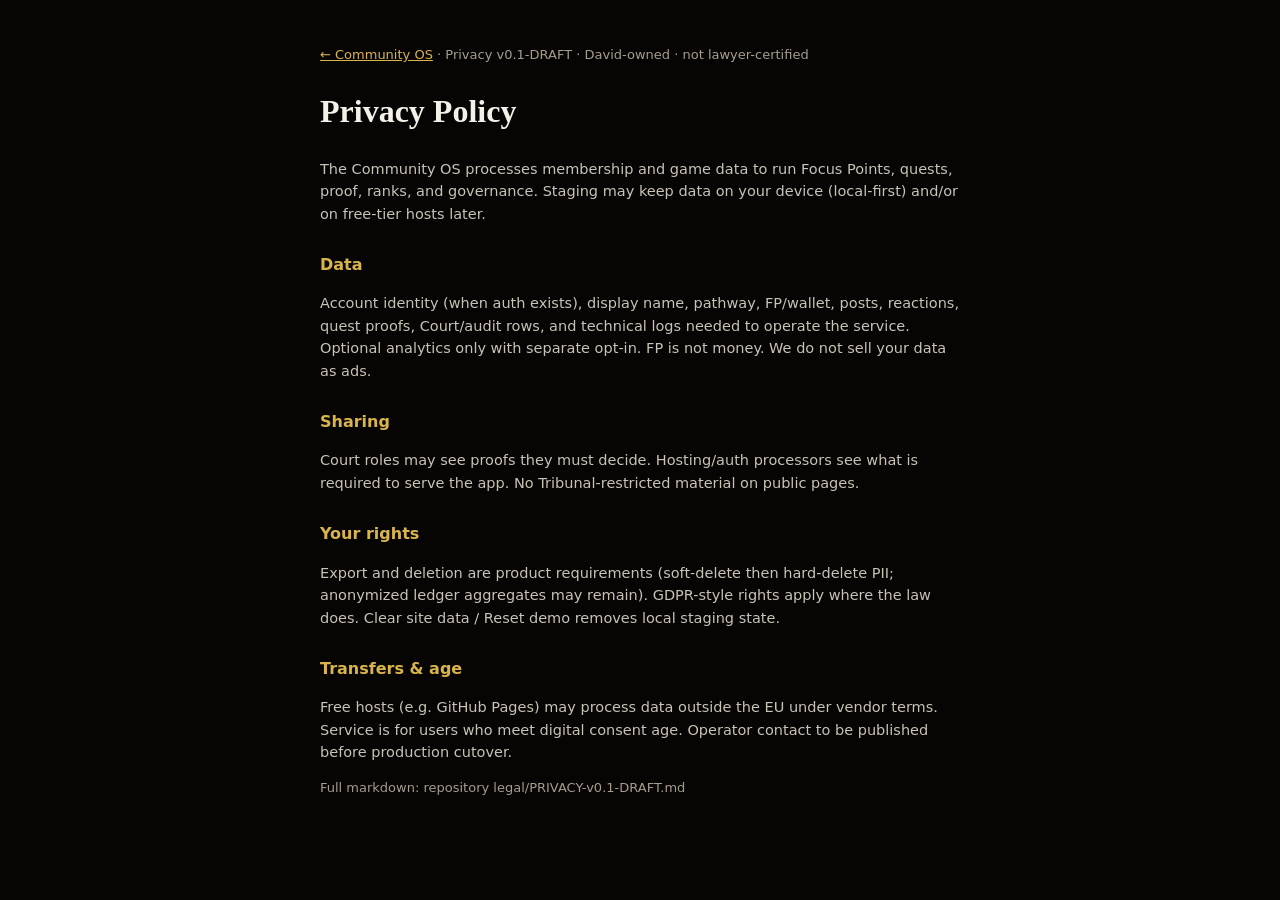
==== legal/privacy.html @ 16c80f9e "Pass 3b: Scholar + rejection audit live bundle" ====
<!doctype html>
<html lang="en">
<head>
  <meta charset="utf-8" />
  <meta name="viewport" content="width=device-width, initial-scale=1" />
  <title>Privacy — The Community OS</title>
  <style>
    body { margin: 0; font-family: system-ui, sans-serif; background: #060504; color: #F5F1E8; line-height: 1.55; }
    main { max-width: 640px; margin: 0 auto; padding: 32px 20px 64px; }
    a { color: #D9B44A; }
    h1 { font-family: Georgia, serif; font-weight: 600; }
    .meta { color: #A69C8E; font-size: 13px; }
    h2 { font-size: 16px; margin-top: 28px; color: #D9B44A; }
    p, li { color: #C9C2B6; font-size: 14.5px; }
  </style>
</head>
<body>
<main>
  <p class="meta"><a href="../">← Community OS</a> · Privacy v0.1-DRAFT · David-owned · not lawyer-certified</p>
  <h1>Privacy Policy</h1>
  <p>The Community OS processes membership and game data to run Focus Points, quests, proof, ranks, and governance. Staging may keep data on your device (local-first) and/or on free-tier hosts later.</p>
  <h2>Data</h2>
  <p>Account identity (when auth exists), display name, pathway, FP/wallet, posts, reactions, quest proofs, Court/audit rows, and technical logs needed to operate the service. Optional analytics only with separate opt-in. FP is not money. We do not sell your data as ads.</p>
  <h2>Sharing</h2>
  <p>Court roles may see proofs they must decide. Hosting/auth processors see what is required to serve the app. No Tribunal-restricted material on public pages.</p>
  <h2>Your rights</h2>
  <p>Export and deletion are product requirements (soft-delete then hard-delete PII; anonymized ledger aggregates may remain). GDPR-style rights apply where the law does. Clear site data / Reset demo removes local staging state.</p>
  <h2>Transfers & age</h2>
  <p>Free hosts (e.g. GitHub Pages) may process data outside the EU under vendor terms. Service is for users who meet digital consent age. Operator contact to be published before production cutover.</p>
  <p class="meta">Full markdown: repository legal/PRIVACY-v0.1-DRAFT.md</p>
</main>
</body>
</html>
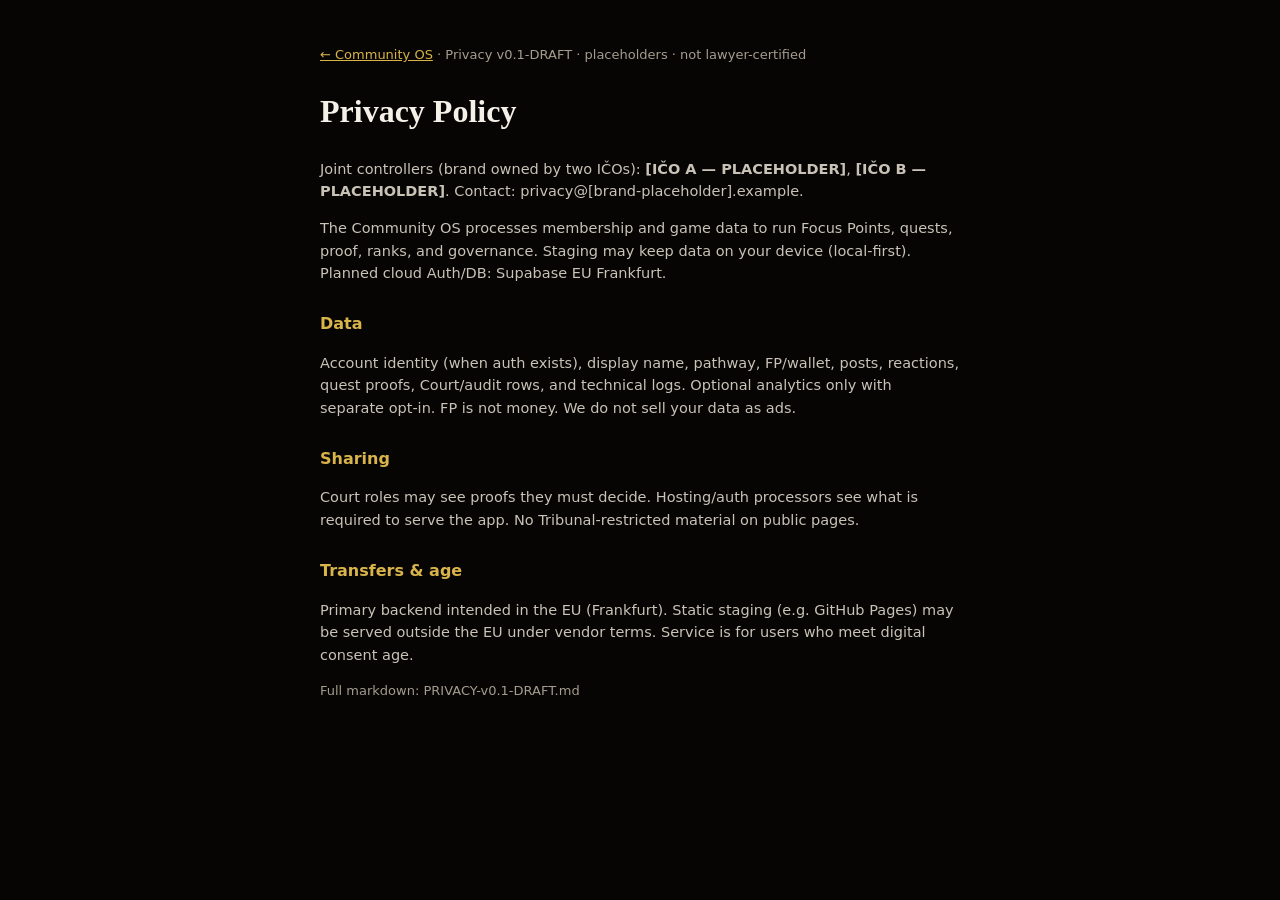
==== commit bb223df8: "Lock Supabase EU, 50/50 quest escrow, multiplayer Court wait. Co-authored-by: Cursor <cursoragent@cu" ====
--- a/legal/privacy.html
+++ b/legal/privacy.html
@@ -16,18 +16,17 @@
 </head>
 <body>
 <main>
-  <p class="meta"><a href="../">← Community OS</a> · Privacy v0.1-DRAFT · David-owned · not lawyer-certified</p>
+  <p class="meta"><a href="../">← Community OS</a> · Privacy v0.1-DRAFT · placeholders · not lawyer-certified</p>
   <h1>Privacy Policy</h1>
-  <p>The Community OS processes membership and game data to run Focus Points, quests, proof, ranks, and governance. Staging may keep data on your device (local-first) and/or on free-tier hosts later.</p>
+  <p>Joint controllers (brand owned by two IČOs): <strong>[IČO A — PLACEHOLDER]</strong>, <strong>[IČO B — PLACEHOLDER]</strong>. Contact: privacy@[brand-placeholder].example.</p>
+  <p>The Community OS processes membership and game data to run Focus Points, quests, proof, ranks, and governance. Staging may keep data on your device (local-first). Planned cloud Auth/DB: Supabase EU Frankfurt.</p>
   <h2>Data</h2>
-  <p>Account identity (when auth exists), display name, pathway, FP/wallet, posts, reactions, quest proofs, Court/audit rows, and technical logs needed to operate the service. Optional analytics only with separate opt-in. FP is not money. We do not sell your data as ads.</p>
+  <p>Account identity (when auth exists), display name, pathway, FP/wallet, posts, reactions, quest proofs, Court/audit rows, and technical logs. Optional analytics only with separate opt-in. FP is not money. We do not sell your data as ads.</p>
   <h2>Sharing</h2>
   <p>Court roles may see proofs they must decide. Hosting/auth processors see what is required to serve the app. No Tribunal-restricted material on public pages.</p>
-  <h2>Your rights</h2>
-  <p>Export and deletion are product requirements (soft-delete then hard-delete PII; anonymized ledger aggregates may remain). GDPR-style rights apply where the law does. Clear site data / Reset demo removes local staging state.</p>
   <h2>Transfers & age</h2>
-  <p>Free hosts (e.g. GitHub Pages) may process data outside the EU under vendor terms. Service is for users who meet digital consent age. Operator contact to be published before production cutover.</p>
-  <p class="meta">Full markdown: repository legal/PRIVACY-v0.1-DRAFT.md</p>
+  <p>Primary backend intended in the EU (Frankfurt). Static staging (e.g. GitHub Pages) may be served outside the EU under vendor terms. Service is for users who meet digital consent age.</p>
+  <p class="meta">Full markdown: PRIVACY-v0.1-DRAFT.md</p>
 </main>
 </body>
 </html>
